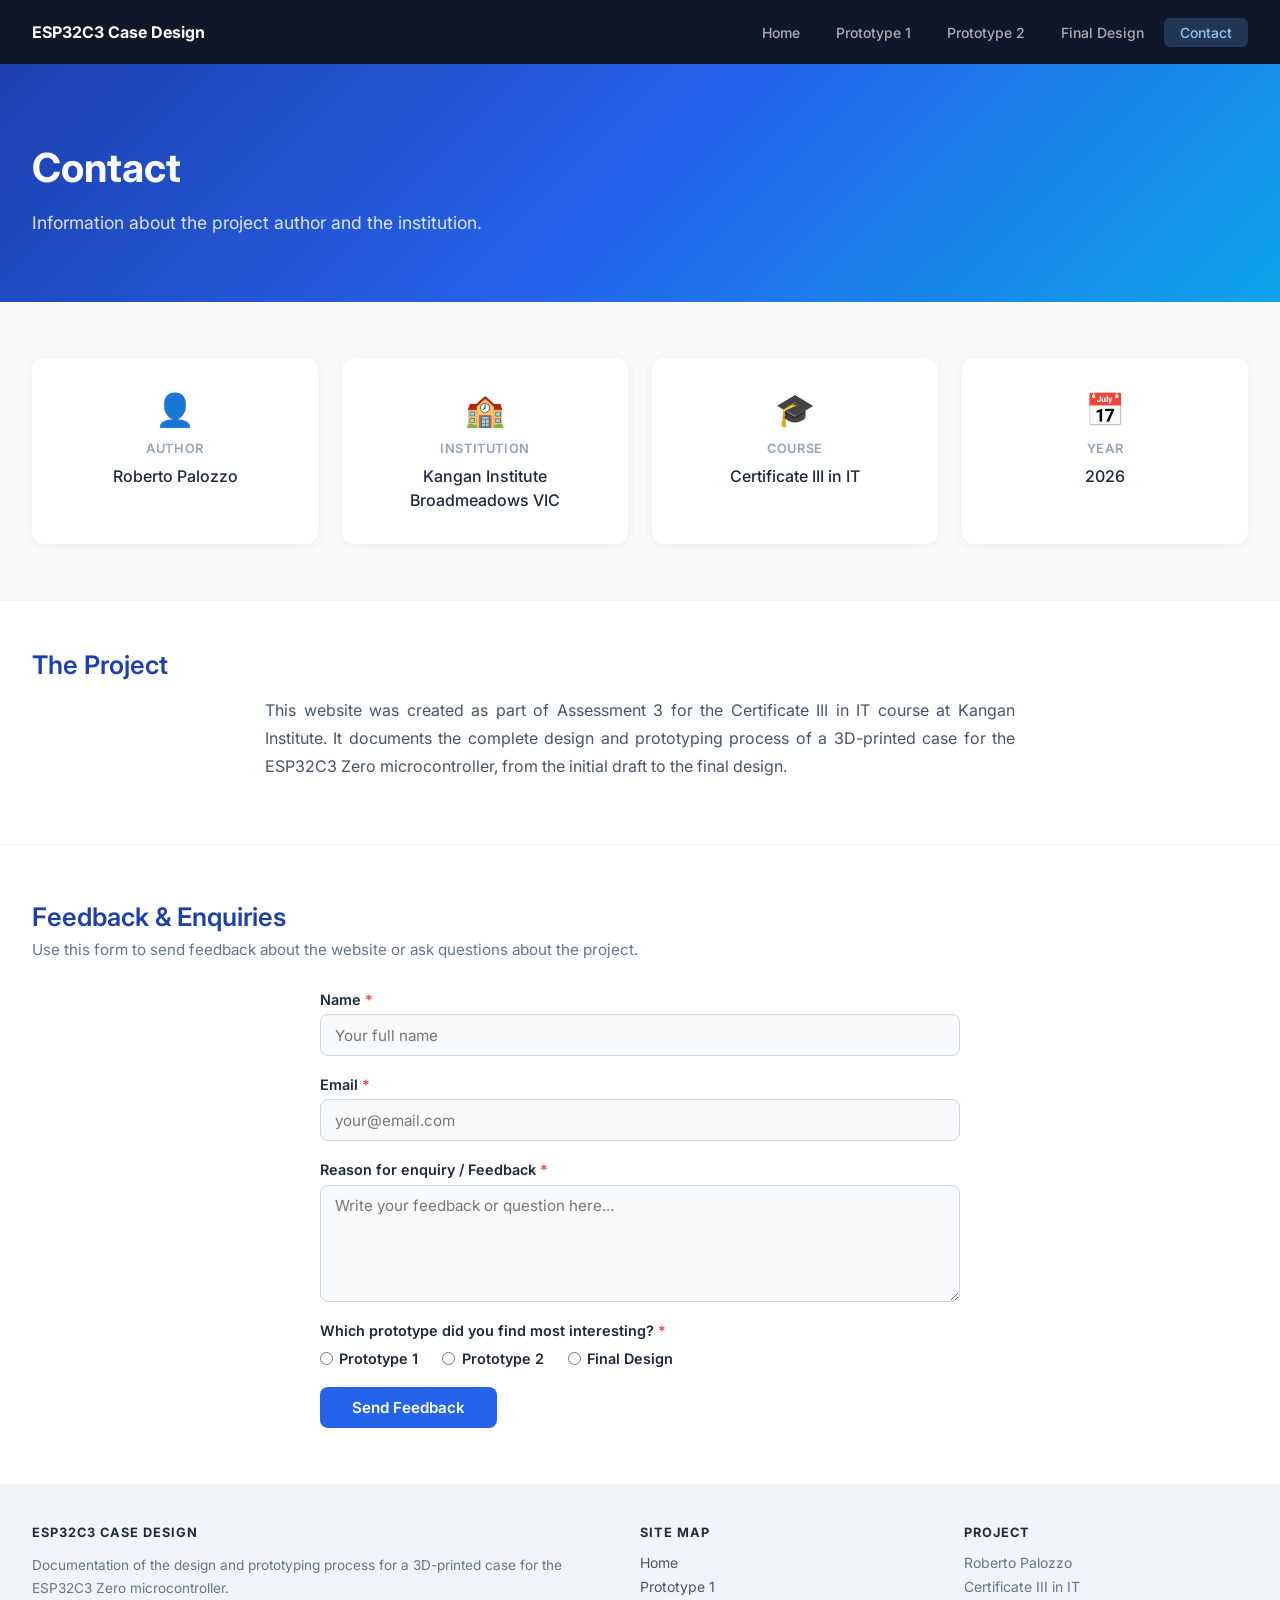
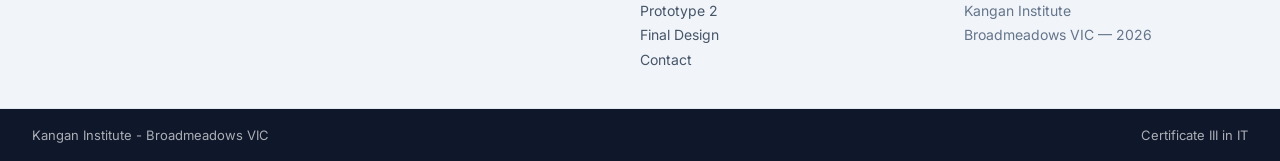
==== contact.html @ f02231b0 "Translate all site content from Italian to English Co-Authored-By: Claude Sonnet 4.6 <noreply@anthro" ====
<!DOCTYPE html>
<html lang="en">

    <head>
        <!-- Head: technical information, not visible in the browser -->
        <meta charset="UTF-8" />
        <meta name="viewport" content="width=device-width, initial-scale=1.0" />
        <title>Contact — ESP32C3 Case Design</title>
        <meta name="description" content="Contact information and details about the author of the ESP32C3 Case Design project — Kangan Institute, Certificate III in IT." />
        <meta name="robots" content="index, follow" />
        <link rel="stylesheet" href="style.css" />
    </head>

    <!-- Body: main visible area of the browser -->
    <body>

        <!-- Navbar: full width bar with logo and menu -->
        <nav class="navbar">

            <!-- Container: content centered at 1280px -->
            <div class="container">

                <!-- Brand name -->
                <a href="index.html" class="nav-brand">ESP32C3 Case Design</a>

                <!-- Navigation menu -->
                <ul class="nav-links">
                    <li><a href="index.html">Home</a></li>
                    <li><a href="prototype1.html">Prototype 1</a></li>
                    <li><a href="prototype2.html">Prototype 2</a></li>
                    <li><a href="final.html">Final Design</a></li>
                    <li><a href="contact.html" class="active">Contact</a></li>
                </ul>

            </div>
        </nav>

        <!-- Main: central window, max 1280px, centered on the screen -->
        <main>

            <div class="site-wrapper">

                <!-- Hero section -->
                <section class="hero">
                    <div class="container">

                        <!-- Page title -->
                        <h1>Contact</h1>

                        <!-- Short description -->
                        <p>Information about the project author and the institution.</p>

                    </div>
                </section>

                <!-- Contact section -->
                <section class="contact-section">
                    <div class="container">

                        <div class="contact-grid">

                            <!-- Author card -->
                            <div class="contact-card">
                                <div class="contact-card-icon">&#128100;</div>
                                <h3>Author</h3>
                                <p>Roberto Palozzo</p>
                            </div>

                            <!-- School card -->
                            <div class="contact-card">
                                <div class="contact-card-icon">&#127979;</div>
                                <h3>Institution</h3>
                                <p>Kangan Institute<br/>Broadmeadows VIC</p>
                            </div>

                            <!-- Course card -->
                            <div class="contact-card">
                                <div class="contact-card-icon">&#127891;</div>
                                <h3>Course</h3>
                                <p>Certificate III in IT</p>
                            </div>

                            <!-- Year card -->
                            <div class="contact-card">
                                <div class="contact-card-icon">&#128197;</div>
                                <h3>Year</h3>
                                <p>2026</p>
                            </div>

                        </div>

                    </div>
                </section>

                <!-- Project info section -->
                <section class="proto-section">
                    <div class="container">

                        <h2>The Project</h2>

                        <p>This website was created as part of Assessment 3 for the Certificate III in IT course at Kangan Institute. It documents the complete design and prototyping process of a 3D-printed case for the ESP32C3 Zero microcontroller, from the initial draft to the final design.</p>

                    </div>
                </section>

                <!-- Feedback form section -->
                <section class="form-section">
                    <div class="container">

                        <h2>Feedback &amp; Enquiries</h2>
                        <p class="form-intro">Use this form to send feedback about the website or ask questions about the project.</p>

                        <form class="feedback-form" action="#" method="post">

                            <!-- Name -->
                            <div class="form-group">
                                <label for="name">Name <span class="required">*</span></label>
                                <input type="text" id="name" name="name" placeholder="Your full name" required />
                            </div>

                            <!-- Email -->
                            <div class="form-group">
                                <label for="email">Email <span class="required">*</span></label>
                                <input type="email" id="email" name="email" placeholder="your@email.com" required />
                            </div>

                            <!-- Reason for enquiry -->
                            <div class="form-group">
                                <label for="message">Reason for enquiry / Feedback <span class="required">*</span></label>
                                <textarea id="message" name="message" rows="5" placeholder="Write your feedback or question here..." required></textarea>
                            </div>

                            <!-- Prototype preference -->
                            <div class="form-group">
                                <label>Which prototype did you find most interesting? <span class="required">*</span></label>
                                <div class="radio-group">
                                    <label class="radio-label">
                                        <input type="radio" name="prototype" value="prototype1" required />
                                        Prototype 1
                                    </label>
                                    <label class="radio-label">
                                        <input type="radio" name="prototype" value="prototype2" />
                                        Prototype 2
                                    </label>
                                    <label class="radio-label">
                                        <input type="radio" name="prototype" value="final" />
                                        Final Design
                                    </label>
                                </div>
                            </div>

                            <!-- Submit -->
                            <div class="form-group">
                                <button type="submit" class="form-submit">Send Feedback</button>
                            </div>

                        </form>

                    </div>
                </section>

            </div>

        </main>

        <!-- Footer -->
        <footer class="footer">

            <!-- Site map -->
            <div class="footer-sitemap">
                <div class="container">
                    <div class="sitemap-grid">

                        <div class="sitemap-col">
                            <span class="sitemap-heading">ESP32C3 Case Design</span>
                            <p class="sitemap-desc">Documentation of the design and prototyping process for a 3D-printed case for the ESP32C3 Zero microcontroller.</p>
                        </div>

                        <div class="sitemap-col">
                            <span class="sitemap-heading">Site Map</span>
                            <ul class="sitemap-links">
                                <li><a href="index.html">Home</a></li>
                                <li><a href="prototype1.html">Prototype 1</a></li>
                                <li><a href="prototype2.html">Prototype 2</a></li>
                                <li><a href="final.html">Final Design</a></li>
                                <li><a href="contact.html">Contact</a></li>
                            </ul>
                        </div>

                        <div class="sitemap-col">
                            <span class="sitemap-heading">Project</span>
                            <ul class="sitemap-links">
                                <li>Roberto Palozzo</li>
                                <li>Certificate III in IT</li>
                                <li>Kangan Institute</li>
                                <li>Broadmeadows VIC — 2026</li>
                            </ul>
                        </div>

                    </div>
                </div>
            </div>

            <!-- Bottom bar -->
            <div class="footer-bar">
                <div class="container">
                    <span class="footer-left">Kangan Institute - Broadmeadows VIC</span>
                    <span class="footer-right">Certificate III in IT</span>
                </div>
            </div>

        </footer>

    </body>

</html>
---- style.css ----
/* ================================
   ESP32C3 Case Design
   Autore: Il tuo nome
   Data: 2026
   ================================ */

@import url('https://fonts.googleapis.com/css2?family=Inter:opsz,wght@14..32,300;14..32,400;14..32,500;14..32,600;14..32,700&display=swap');

/* ── RESET ── */
* {
  margin: 0;
  padding: 0;
  box-sizing: border-box;
}

/* ── BODY ── */
body {
  min-height: 100vh;
  background-color: #eef2f7;
  padding-top: 64px;
  font-family: 'Inter', sans-serif;
}

/* ── NAVBAR ── */
.navbar {
  background-color: #0f172a;
  width: 100%;
  position: fixed;
  top: 0;
  left: 0;
  z-index: 1000;
}

.navbar .container {
  height: 64px;
  display: flex;
  align-items: center;
  justify-content: space-between;
}

.nav-brand {
  font-family: 'Inter', sans-serif;
  font-weight: 700;
  font-size: 16px;
  color: white;
  text-decoration: none;
}

/* ── MENU ── */
.nav-links {
  display: flex;
  gap: 4px;
  list-style: none;
}

.nav-links a {
  color: rgba(255, 255, 255, 0.65);
  text-decoration: none;
  padding: 6px 16px;
  border-radius: 6px;
  font-family: 'Inter', sans-serif;
  font-weight: 500;
  font-size: 14px;
}

/* ── MENU ACTIVE AND HOVER ── */
.nav-links a.active,
.nav-links a:hover {
  background: rgba(99, 179, 237, 0.2);
  color: #93c5fd;
}

/* ── MAIN ── */
main {
  background-color: #ffffff;
  min-height: calc(100vh - 64px);
  max-width: 1280px;
  margin: 0 auto;
  box-shadow: 0 4px 24px rgba(0, 0, 0, 0.08);
}

/* ── SITE WRAPPER ── */
.site-wrapper {
  padding: 0;
}

/* ── CONTAINER ── */
.container {
  max-width: 1280px;
  margin: 0 auto;
  padding: 0 32px;
}

/* ── HERO SECTION ── */
.hero {
  background: linear-gradient(135deg, #1e40af 0%, #2563eb 50%, #0ea5e9 100%);
  padding: 5rem 0 4rem;
}

/* Hero title */
.hero h1 {
  font-family: 'Inter', sans-serif;
  font-size: 2.5rem;
  font-weight: 700;
  color: white;
  margin-bottom: 1rem;
  line-height: 1.2;
}

/* Hero description */
.hero p {
  font-family: 'Inter', sans-serif;
  font-size: 1.1rem;
  color: rgba(255, 255, 255, 0.85);
  max-width: 600px;
  line-height: 1.7;
}

/* ── PRODUCT IMAGE SECTION ── */
.product-image {
  padding: 3rem 0 2rem;
  background-color: #f8fafc;
  text-align: center;
}

.board-figure {
  display: inline-block;
}

.board-figure img {
  max-width: 360px;
  width: 100%;
  border-radius: 12px;
  box-shadow: 0 8px 24px rgba(0, 0, 0, 0.12);
}

.board-figure figcaption {
  margin-top: 0.75rem;
  font-size: 0.8rem;
  color: #94a3b8;
}

.board-figure figcaption a {
  color: #2563eb;
  text-decoration: none;
}

/* ── PURPOSE SECTION ── */
.purpose {
  padding: 3rem 0;
  background-color: #ffffff;
}

/* Purpose title */
.purpose h2 {
  font-family: 'Inter', sans-serif;
  font-size: 1.8rem;
  font-weight: 600;
  color: #1e40af;
  margin-bottom: 1rem;
  text-align: center;
}

/* Purpose paragraphs */
.purpose p {
  font-family: 'Inter', sans-serif;
  font-size: 1rem;
  color: #475569;
  max-width: 750px;
  line-height: 1.75;
  margin: 0 auto 1rem;
  text-align: justify;
}

/* ── PROTOTYPE SECTIONS ── */
.proto-section {
  padding: 3rem 0;
  background-color: #ffffff;
  border-bottom: 1px solid #f1f5f9;
}

.proto-section h2 {
  font-size: 1.6rem;
  font-weight: 600;
  color: #1e40af;
  margin-bottom: 1rem;
}

.proto-section p {
  font-size: 1rem;
  color: #475569;
  max-width: 750px;
  line-height: 1.75;
  margin: 0 auto 1rem;
  text-align: justify;
}

/* ── ISSUES LIST ── */
.proto-issues h2 {
  text-align: left;
}

.issues-list {
  list-style: none;
  max-width: 750px;
  margin: 0 auto;
}

.issues-list li {
  font-size: 1rem;
  color: #475569;
  line-height: 1.7;
  padding: 0.6rem 0 0.6rem 1.5rem;
  border-bottom: 1px solid #f1f5f9;
  position: relative;
}

.issues-list li::before {
  content: '!';
  position: absolute;
  left: 0;
  color: #ef4444;
  font-weight: 700;
}

/* ── PHOTO GRID ── */
.proto-photos {
  padding: 3rem 0;
  background-color: #f8fafc;
  border-bottom: 1px solid #f1f5f9;
}

.proto-photos h2 {
  font-size: 1.6rem;
  font-weight: 600;
  color: #1e40af;
  margin-bottom: 1.5rem;
}

.photo-grid {
  display: grid;
  grid-template-columns: repeat(4, 1fr);
  gap: 1.5rem;
}

.photo-item {
  text-align: center;
}

.photo-item img {
  width: 100%;
  border-radius: 10px;
  box-shadow: 0 4px 12px rgba(0, 0, 0, 0.1);
}

.photo-placeholder {
  width: 100%;
  aspect-ratio: 4 / 3;
  background-color: #e2e8f0;
  border-radius: 10px;
  display: flex;
  align-items: center;
  justify-content: center;
  font-size: 0.9rem;
  color: #94a3b8;
  text-align: center;
  line-height: 1.5;
}

.photo-item figcaption {
  margin-top: 0.5rem;
  font-size: 0.82rem;
  color: #94a3b8;
}

/* ── PROTOTYPE NAV ── */
.proto-nav {
  padding: 1.5rem 0;
  background-color: #ffffff;
}

.proto-nav .container {
  display: flex;
  justify-content: space-between;
  align-items: center;
}

.proto-nav-prev,
.proto-nav-next {
  font-size: 0.9rem;
  font-weight: 500;
  color: #2563eb;
  text-decoration: none;
}

.proto-nav-prev:hover,
.proto-nav-next:hover {
  text-decoration: underline;
}

/* ── PROS LIST ── */
.pros-list {
  list-style: none;
  max-width: 750px;
  margin: 0 auto;
}

.pros-list li {
  font-size: 1rem;
  color: #475569;
  line-height: 1.7;
  padding: 0.6rem 0 0.6rem 1.5rem;
  border-bottom: 1px solid #f1f5f9;
  position: relative;
}

.pros-list li::before {
  content: '✓';
  position: absolute;
  left: 0;
  color: #16a34a;
  font-weight: 700;
}

/* ── COMPARISON TABLE ── */
.table-wrapper {
  overflow-x: auto;
  margin-top: 0.5rem;
}

.comparison-table {
  width: 100%;
  border-collapse: collapse;
  font-size: 0.9rem;
}

.comparison-table thead tr {
  background-color: #1e40af;
  color: #ffffff;
}

.comparison-table th {
  padding: 0.85rem 1rem;
  text-align: left;
  font-weight: 600;
}

.comparison-table td {
  padding: 0.8rem 1rem;
  color: #475569;
  border-bottom: 1px solid #e2e8f0;
  vertical-align: top;
}

.comparison-table tbody tr:nth-child(even) {
  background-color: #f8fafc;
}

.comparison-table tbody tr:hover {
  background-color: #eff6ff;
}

.comparison-table td:first-child {
  font-weight: 600;
  color: #1e293b;
  white-space: nowrap;
}

/* ── FEATURES LIST ── */
.features-list {
  list-style: none;
  max-width: 750px;
  margin: 0 auto;
}

.features-list li {
  display: flex;
  flex-direction: column;
  padding: 0.9rem 0 0.9rem 1.5rem;
  border-bottom: 1px solid #f1f5f9;
  position: relative;
}

.features-list li::before {
  content: '✓';
  position: absolute;
  left: 0;
  color: #2563eb;
  font-weight: 700;
}

.feature-title {
  font-weight: 600;
  color: #1e293b;
  font-size: 0.95rem;
  margin-bottom: 0.2rem;
}

.feature-desc {
  font-size: 0.9rem;
  color: #64748b;
  line-height: 1.6;
}

/* ── CONTACT SECTION ── */
.contact-section {
  padding: 3.5rem 0;
  background-color: #f8fafc;
  border-bottom: 1px solid #f1f5f9;
}

.contact-grid {
  display: grid;
  grid-template-columns: repeat(4, 1fr);
  gap: 1.5rem;
}

.contact-card {
  background-color: #ffffff;
  border-radius: 12px;
  padding: 2rem 1.5rem;
  text-align: center;
  box-shadow: 0 2px 12px rgba(0, 0, 0, 0.06);
}

.contact-card-icon {
  font-size: 2rem;
  margin-bottom: 0.75rem;
}

.contact-card h3 {
  font-size: 0.8rem;
  font-weight: 600;
  text-transform: uppercase;
  letter-spacing: 0.05em;
  color: #94a3b8;
  margin-bottom: 0.5rem;
}

.contact-card p {
  font-size: 1rem;
  color: #1e293b;
  font-weight: 500;
  line-height: 1.5;
}

/* ── FEEDBACK FORM ── */
.form-section {
  padding: 3.5rem 0;
  background-color: #ffffff;
  border-bottom: 1px solid #f1f5f9;
}

.form-section h2 {
  font-size: 1.6rem;
  font-weight: 600;
  color: #1e40af;
  margin-bottom: 0.5rem;
}

.form-intro {
  font-size: 0.95rem;
  color: #64748b;
  margin-bottom: 2rem;
}

.feedback-form {
  max-width: 640px;
  margin: 0 auto;
  display: flex;
  flex-direction: column;
  gap: 1.25rem;
}

.form-group {
  display: flex;
  flex-direction: column;
  gap: 0.4rem;
}

.form-group label {
  font-size: 0.9rem;
  font-weight: 600;
  color: #1e293b;
}

.form-group input[type="text"],
.form-group input[type="email"],
.form-group textarea {
  padding: 0.65rem 0.9rem;
  border: 1.5px solid #cbd5e1;
  border-radius: 8px;
  font-size: 0.95rem;
  font-family: 'Inter', sans-serif;
  color: #1e293b;
  background-color: #f8fafc;
  transition: border-color 0.2s;
}

.form-group input:focus,
.form-group textarea:focus {
  outline: none;
  border-color: #2563eb;
  background-color: #ffffff;
}

.form-group textarea {
  resize: vertical;
}

.radio-group {
  display: flex;
  gap: 1.5rem;
  flex-wrap: wrap;
  margin-top: 0.25rem;
}

.radio-label {
  display: flex;
  align-items: center;
  gap: 0.4rem;
  font-size: 0.95rem;
  font-weight: 400;
  color: #475569;
  cursor: pointer;
}

.required {
  color: #ef4444;
}

.form-submit {
  align-self: flex-start;
  background-color: #2563eb;
  color: #ffffff;
  border: none;
  padding: 0.7rem 2rem;
  border-radius: 8px;
  font-size: 0.95rem;
  font-family: 'Inter', sans-serif;
  font-weight: 600;
  cursor: pointer;
  transition: background-color 0.2s;
}

.form-submit:hover {
  background-color: #1d4ed8;
}

/* ── FOOTER ── */
.footer {
  background-color: #0f172a;
  max-width: 1280px;
  margin: 0 auto;
}

.footer-sitemap {
  padding: 2.5rem 0;
  background-color: #f1f5f9;
  border-bottom: 1px solid #e2e8f0;
}

.sitemap-grid {
  display: grid;
  grid-template-columns: 2fr 1fr 1fr;
  gap: 2.5rem;
}

.sitemap-heading {
  display: block;
  font-size: 0.8rem;
  font-weight: 700;
  text-transform: uppercase;
  letter-spacing: 0.08em;
  color: #1e293b;
  margin-bottom: 0.85rem;
}

.sitemap-desc {
  font-size: 0.85rem;
  color: #64748b;
  line-height: 1.7;
}

.sitemap-links {
  list-style: none;
  display: flex;
  flex-direction: column;
  gap: 0.45rem;
}

.sitemap-links li {
  font-size: 0.875rem;
  color: #64748b;
}

.sitemap-links a {
  color: #475569;
  text-decoration: none;
  transition: color 0.2s;
}

.sitemap-links a:hover {
  color: #2563eb;
}

.footer-bar {
  padding: 0;
}

.footer-bar .container {
  height: 52px;
  display: flex;
  align-items: center;
  justify-content: space-between;
}

.footer-left,
.footer-right {
  font-family: 'Inter', sans-serif;
  font-size: 13px;
  color: rgba(255, 255, 255, 0.65);
}
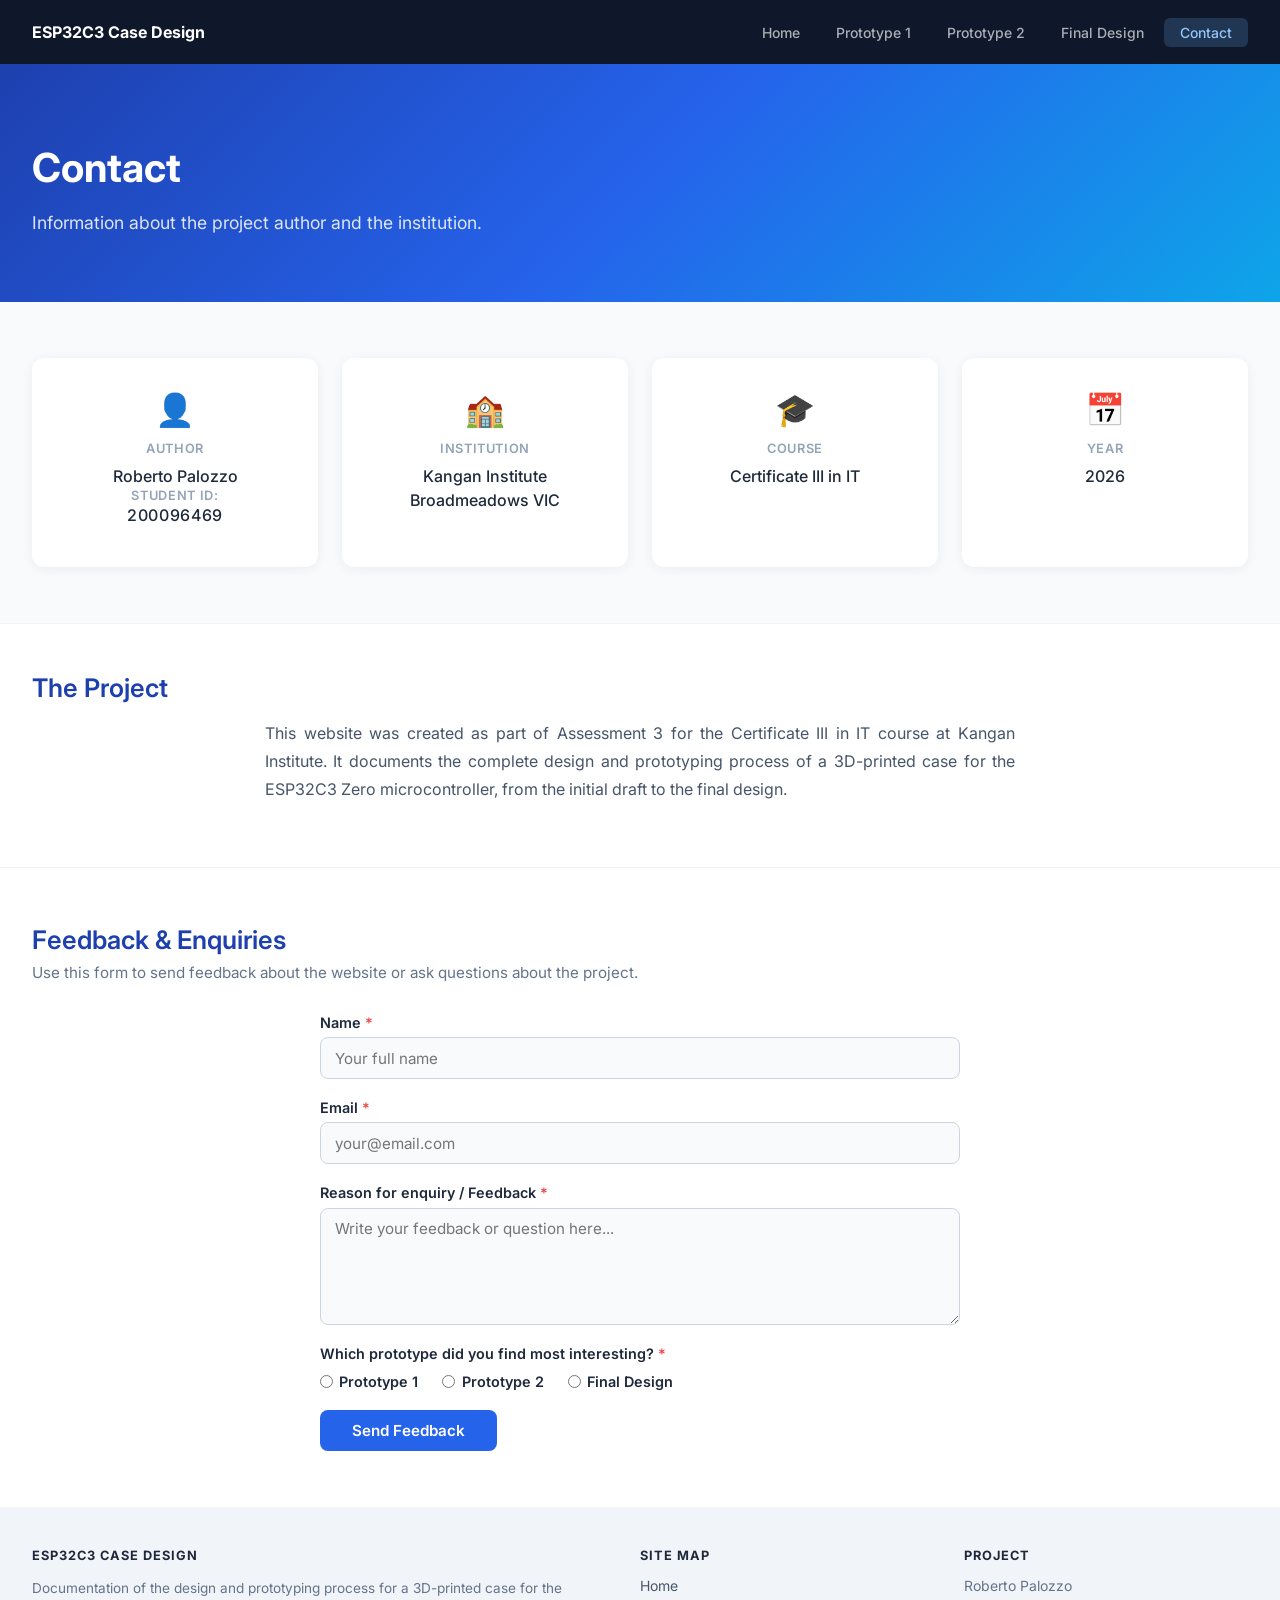
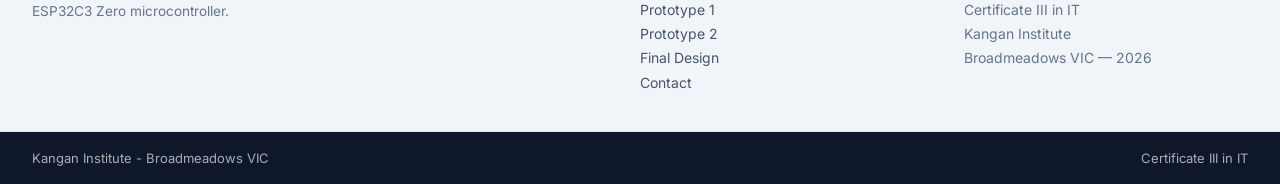
==== commit 83a04638: "Add student ID to contact card" ====
--- a/contact.html
+++ b/contact.html
@@ -64,6 +64,7 @@
                                 <div class="contact-card-icon">&#128100;</div>
                                 <h3>Author</h3>
                                 <p>Roberto Palozzo</p>
+                                <h3>Student Id:<br><p>200096469</p></h3>
                             </div>
 
                             <!-- School card -->
--- a/style.css
+++ b/style.css
@@ -239,40 +239,32 @@
 
 .photo-grid {
   display: grid;
-  grid-template-columns: repeat(4, 1fr);
-  gap: 1.5rem;
-}
-
-.photo-item {
-  text-align: center;
-}
-
-.photo-item img {
-  width: 100%;
+  grid-template-columns: repeat(auto-fit, minmax(220px, 1fr));
+  gap: 12px;
+}
+
+.photo-grid figure {
+  margin: 0;
   border-radius: 10px;
+  overflow: hidden;
+  border: 1px solid #ddd;
+  background: #f5f5f5;
   box-shadow: 0 4px 12px rgba(0, 0, 0, 0.1);
 }
 
-.photo-placeholder {
+.photo-grid img {
   width: 100%;
   aspect-ratio: 4 / 3;
-  background-color: #e2e8f0;
-  border-radius: 10px;
-  display: flex;
-  align-items: center;
-  justify-content: center;
-  font-size: 0.9rem;
+  object-fit: cover;
+  display: block;
+}
+
+.photo-grid figcaption {
+  padding: 6px 10px;
+  font-size: 0.82rem;
   color: #94a3b8;
   text-align: center;
-  line-height: 1.5;
-}
-
-.photo-item figcaption {
-  margin-top: 0.5rem;
-  font-size: 0.82rem;
-  color: #94a3b8;
-}
-
+}
 /* ── PROTOTYPE NAV ── */
 .proto-nav {
   padding: 1.5rem 0;
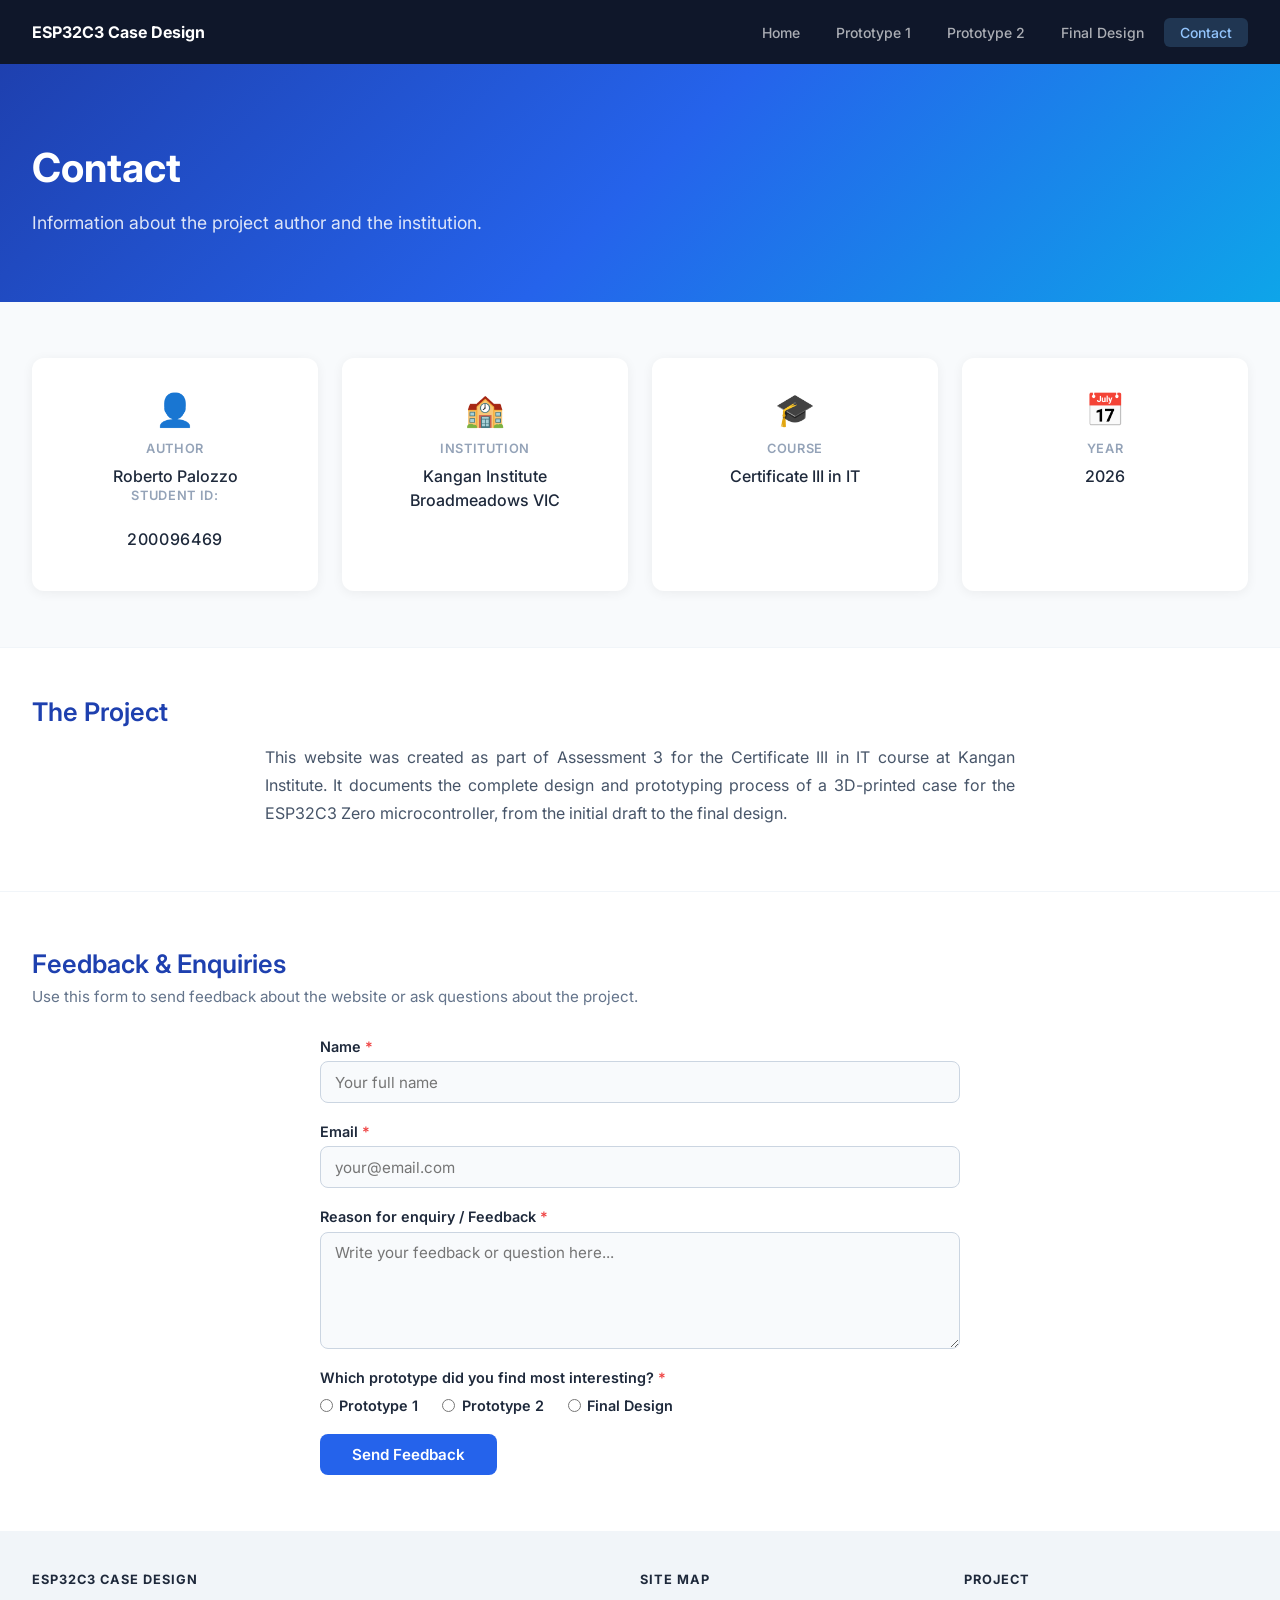
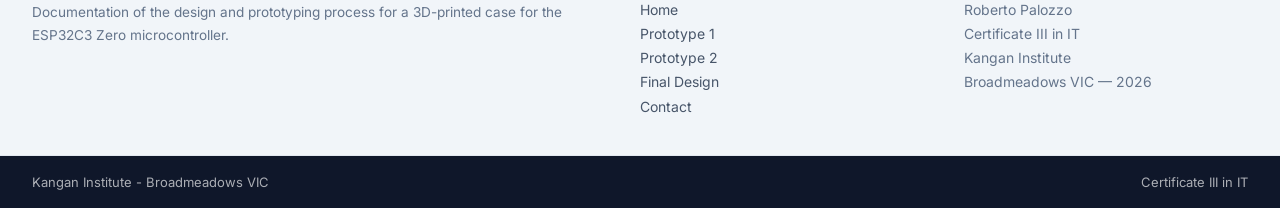
==== commit fbdc25c9: "Fix formatting of Student Id in contact.html" ====
--- a/contact.html
+++ b/contact.html
@@ -64,7 +64,7 @@
                                 <div class="contact-card-icon">&#128100;</div>
                                 <h3>Author</h3>
                                 <p>Roberto Palozzo</p>
-                                <h3>Student Id:<br><p>200096469</p></h3>
+                                <h3>Student Id:<br><p><br>200096469</p></h3>
                             </div>
 
                             <!-- School card -->
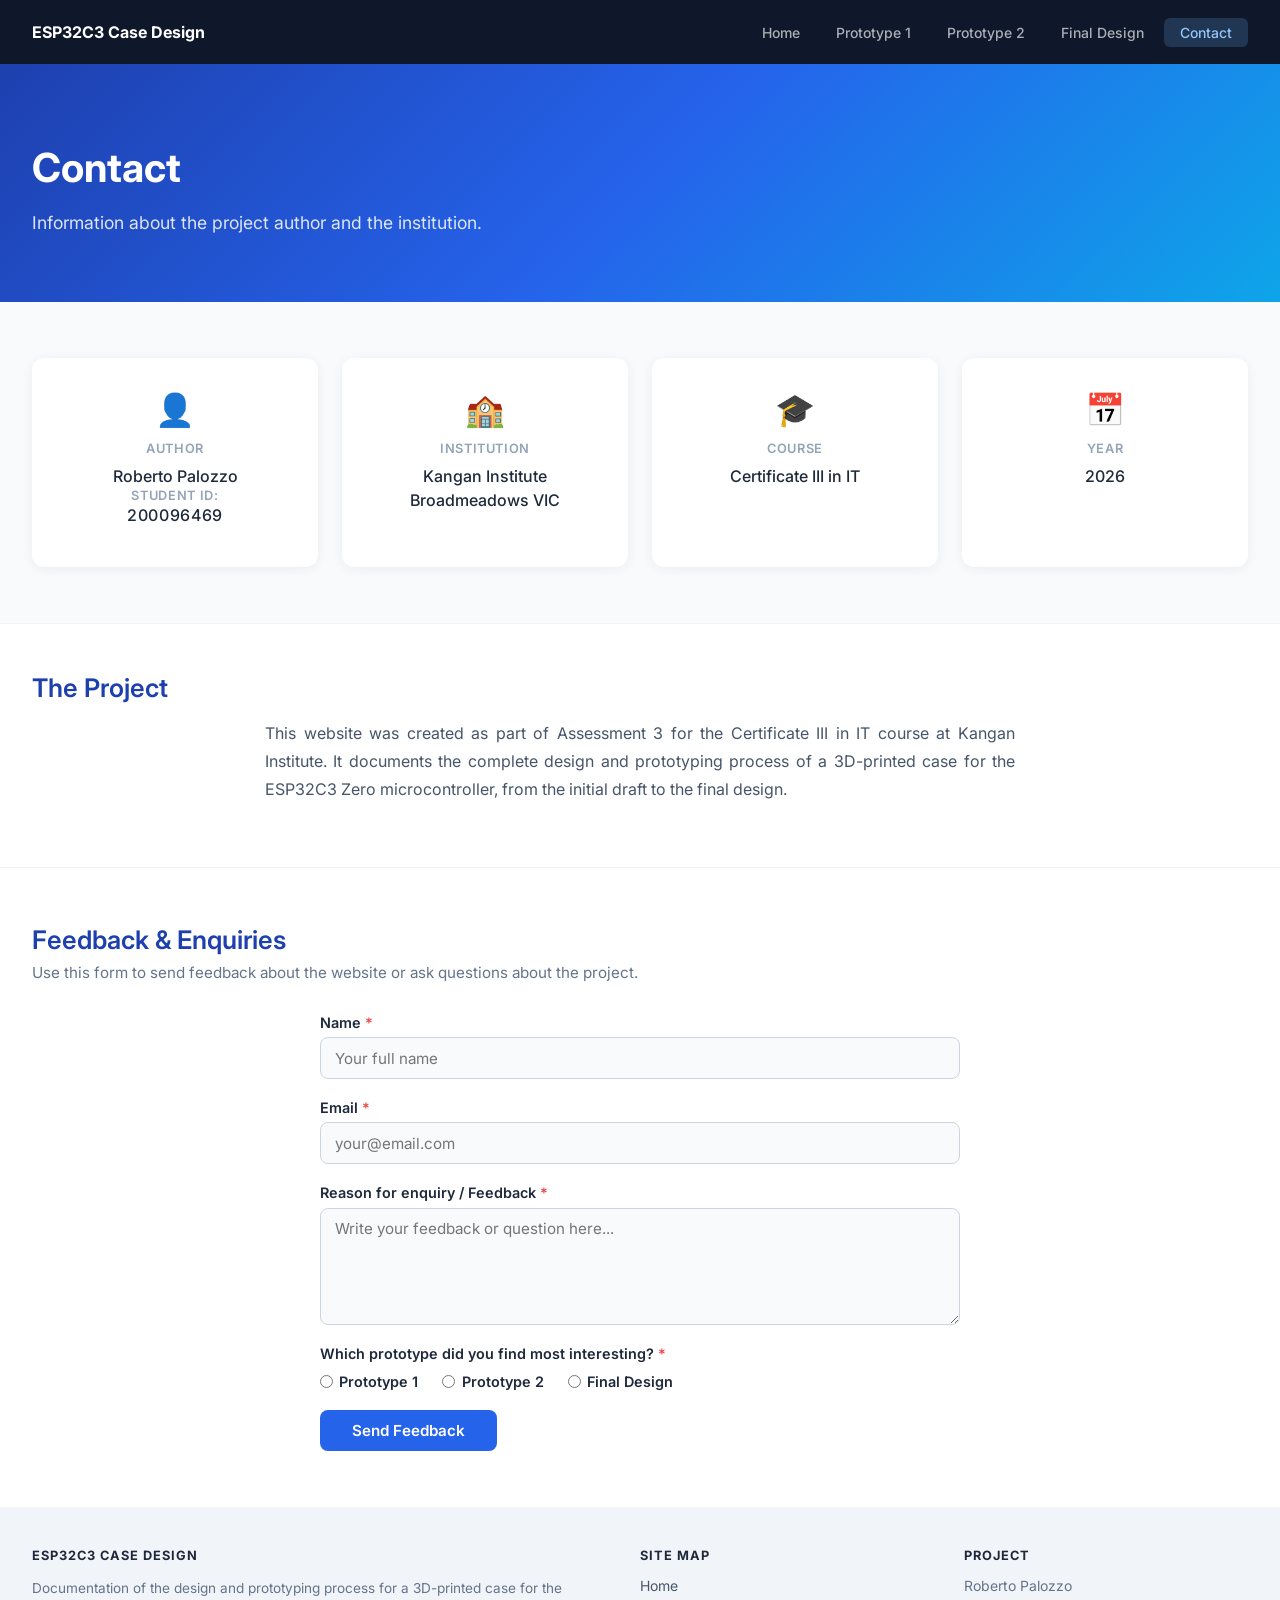
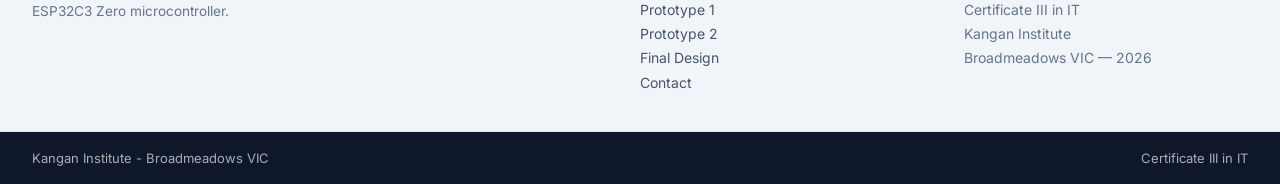
==== commit d0ac3a72: "Fix formatting of Student Id section in contact.html" ====
--- a/contact.html
+++ b/contact.html
@@ -64,7 +64,7 @@
                                 <div class="contact-card-icon">&#128100;</div>
                                 <h3>Author</h3>
                                 <p>Roberto Palozzo</p>
-                                <h3>Student Id:<br><p><br>200096469</p></h3>
+                                <h3>Student Id:<br><p>200096469</p></h3>
                             </div>
 
                             <!-- School card -->
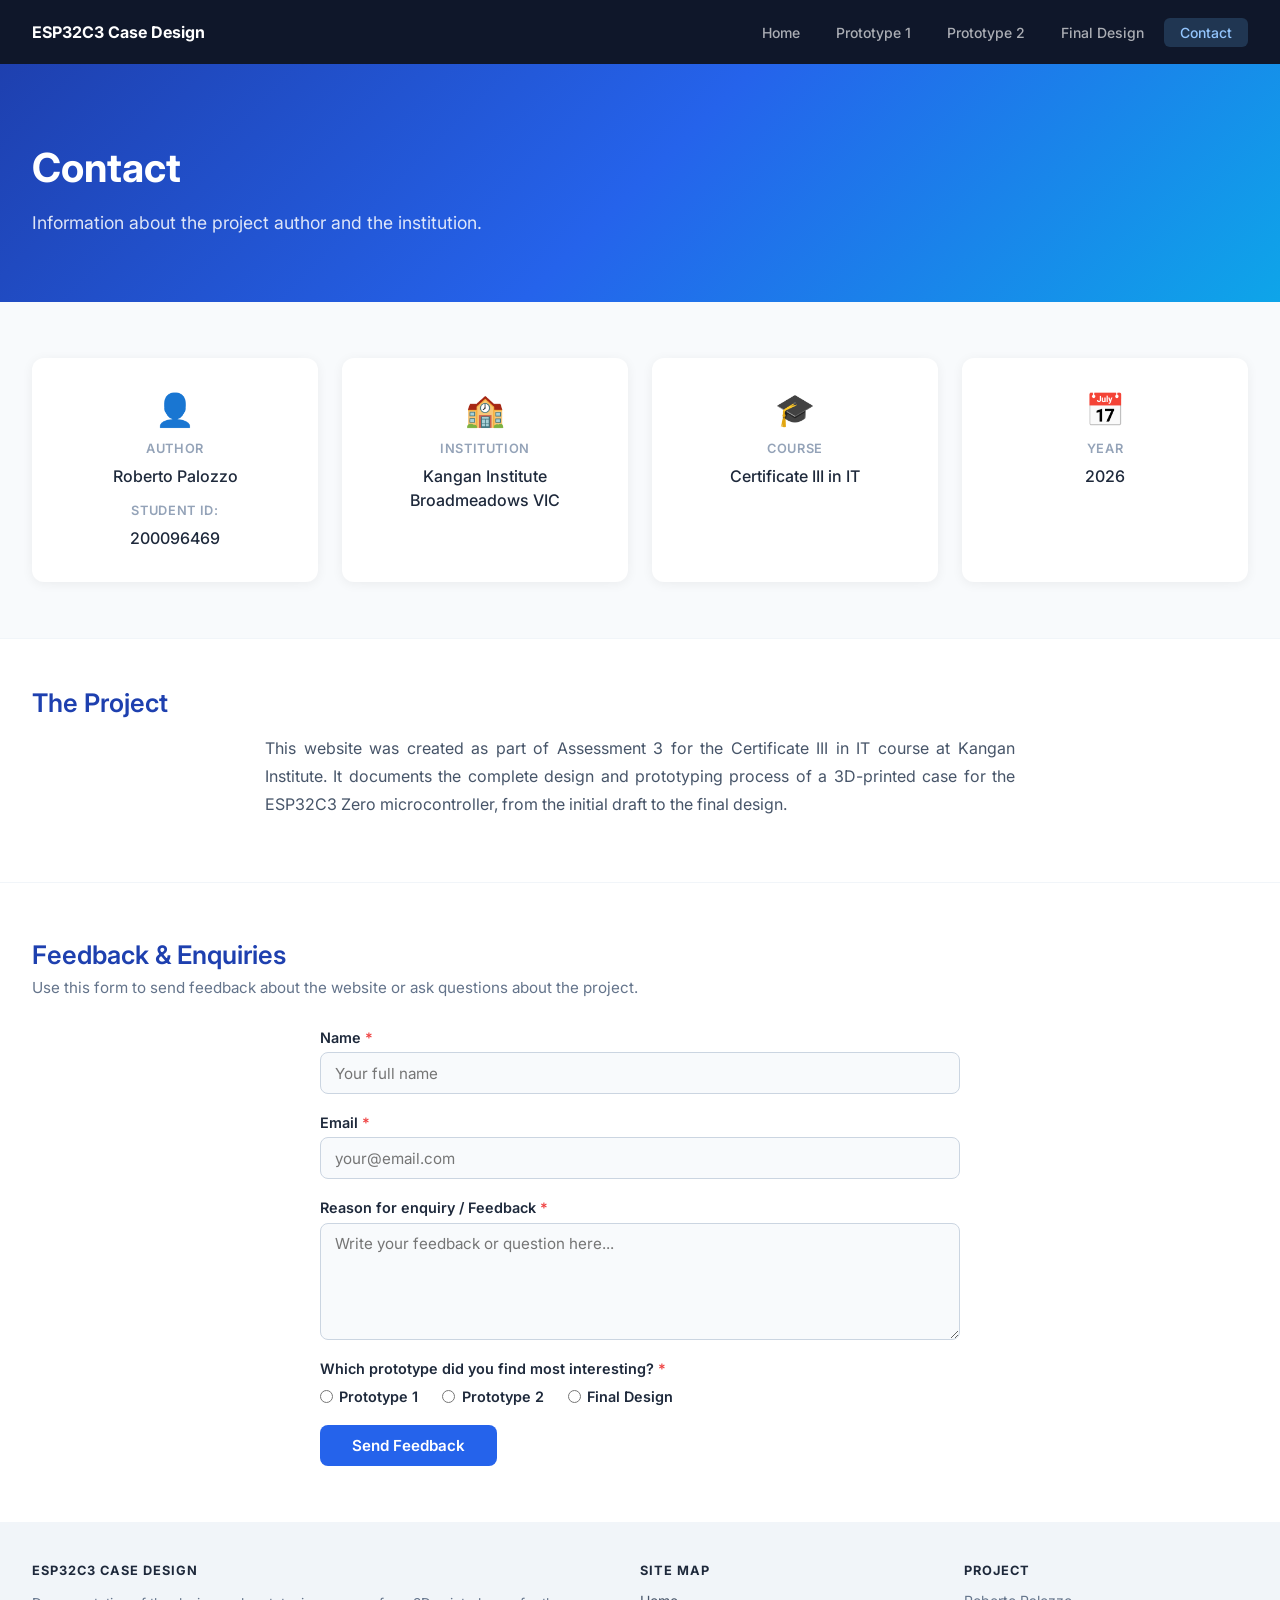
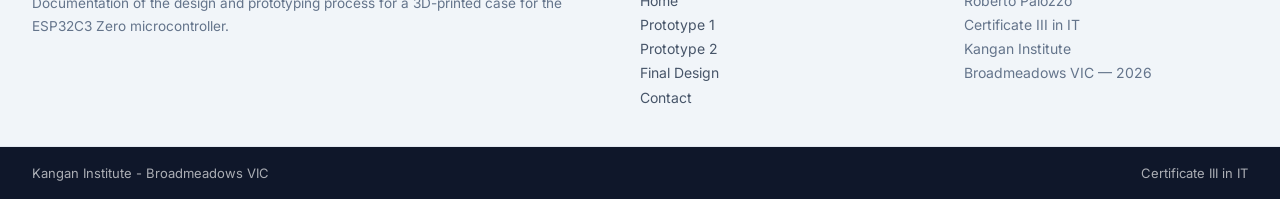
==== commit 84b2aff4: "Reorganize author information in contact.html" ====
--- a/contact.html
+++ b/contact.html
@@ -63,8 +63,9 @@
                             <div class="contact-card">
                                 <div class="contact-card-icon">&#128100;</div>
                                 <h3>Author</h3>
-                                <p>Roberto Palozzo</p>
-                                <h3>Student Id:<br><p>200096469</p></h3>
+                                <p style="margin-bottom: 15px;">Roberto Palozzo</p>
+                                <h3>Student Id:</h3>
+                                <p>200096469</p>
                             </div>
 
                             <!-- School card -->
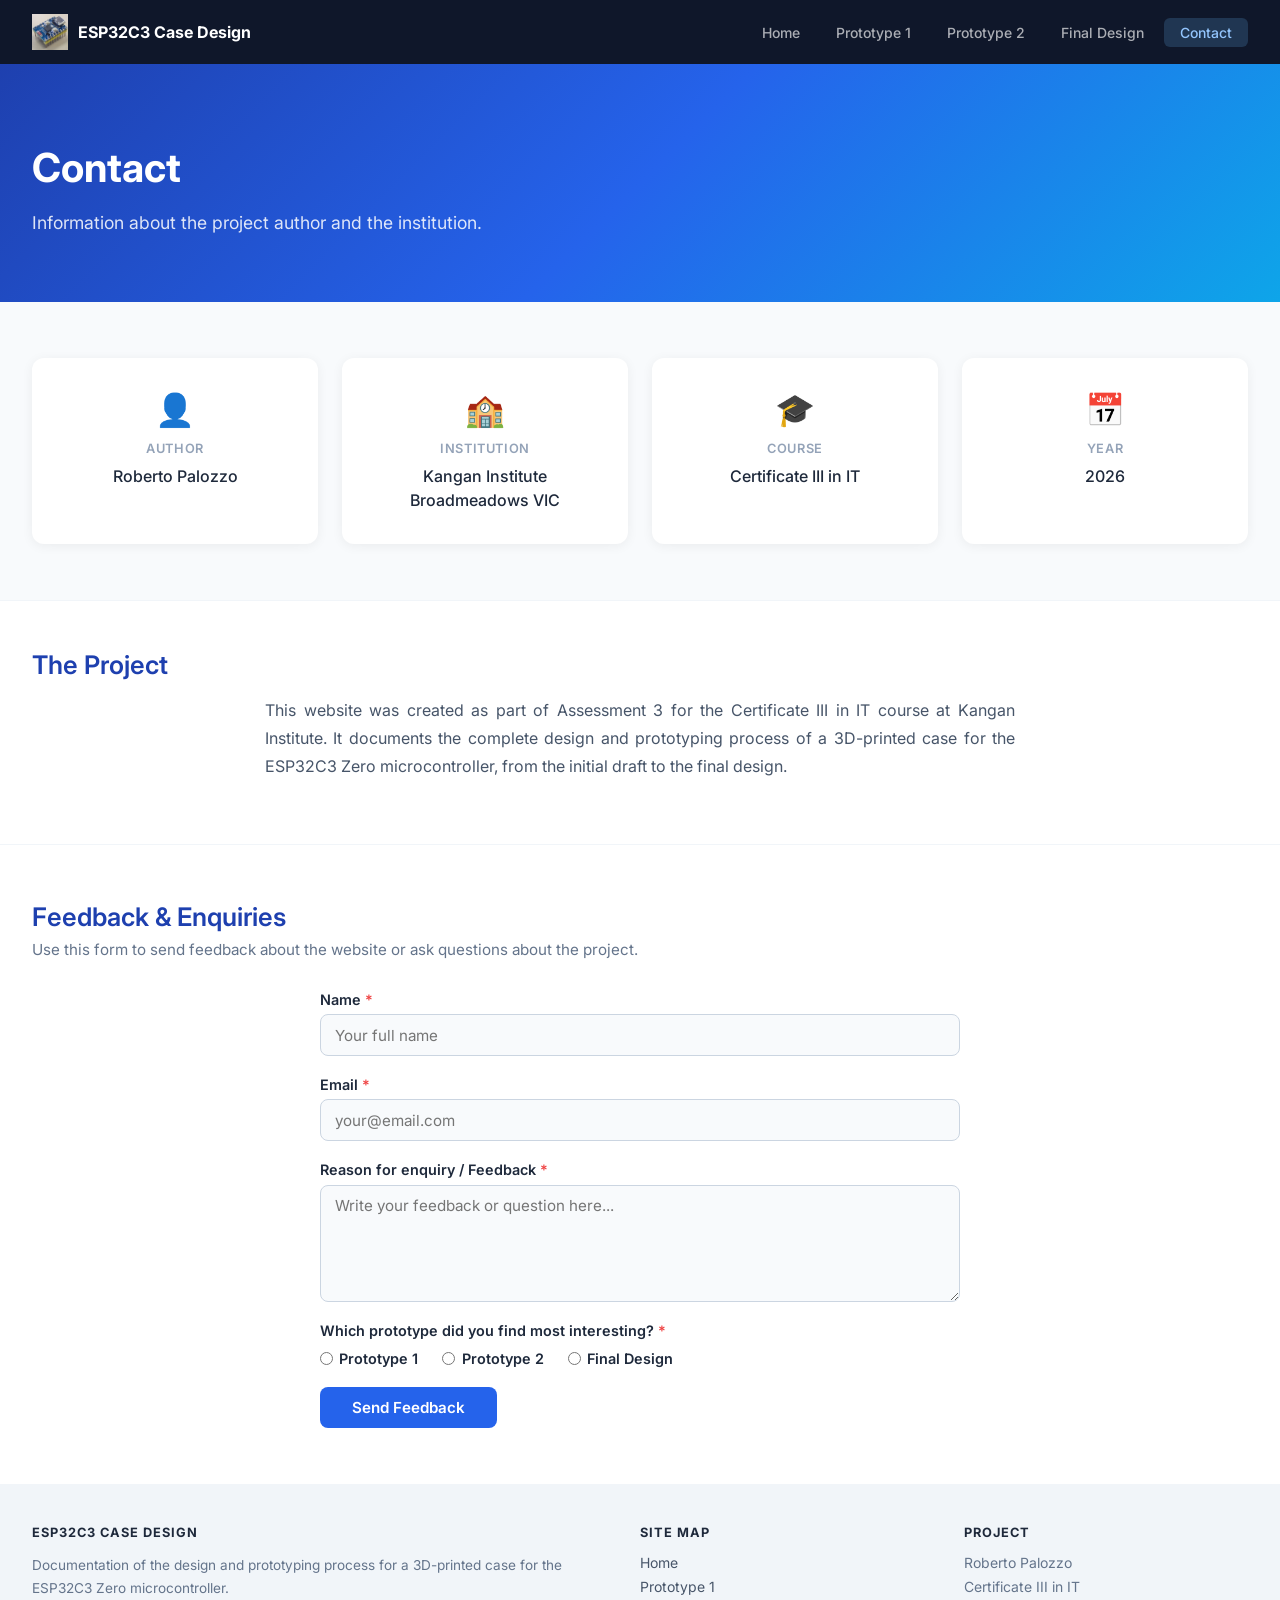
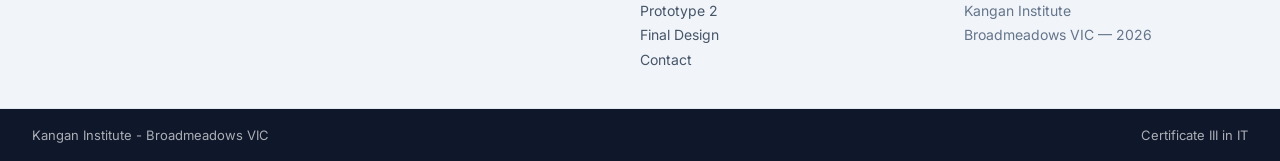
==== commit 993be4d5: "Aggiornamento foto e integrazioni e correzioni varie" ====
--- a/contact.html
+++ b/contact.html
@@ -21,7 +21,10 @@
             <div class="container">
 
                 <!-- Brand name -->
-                <a href="index.html" class="nav-brand">ESP32C3 Case Design</a>
+                <a href="index.html" class="nav-brand">
+                    <img src="images/ESP32 C3 Zero.png" alt="ESP32C3 Zero" class="nav-logo" />
+                    ESP32C3 Case Design
+                </a>
 
                 <!-- Navigation menu -->
                 <ul class="nav-links">
@@ -63,9 +66,7 @@
                             <div class="contact-card">
                                 <div class="contact-card-icon">&#128100;</div>
                                 <h3>Author</h3>
-                                <p style="margin-bottom: 15px;">Roberto Palozzo</p>
-                                <h3>Student Id:</h3>
-                                <p>200096469</p>
+                                <p>Roberto Palozzo</p>
                             </div>
 
                             <!-- School card -->
--- a/style.css
+++ b/style.css
@@ -39,11 +39,19 @@
 }
 
 .nav-brand {
+  display: flex;
+  align-items: center;
+  gap: 10px;
   font-family: 'Inter', sans-serif;
   font-weight: 700;
   font-size: 16px;
   color: white;
   text-decoration: none;
+}
+
+.nav-logo {
+  height: 36px;
+  width: auto;
 }
 
 /* ── MENU ── */
@@ -613,3 +621,70 @@
   font-size: 13px;
   color: rgba(255, 255, 255, 0.65);
 }
+
+/* ── LIGHTBOX ── */
+#lightbox {
+  display: none;
+  position: fixed;
+  inset: 0;
+  z-index: 2000;
+  background: rgba(0, 0, 0, 0.75);
+  align-items: center;
+  justify-content: center;
+  padding: 1.5rem;
+}
+
+#lightbox.active {
+  display: flex;
+}
+
+#lightbox figure {
+  position: relative;
+  display: inline-flex;
+  flex-direction: column;
+  align-items: stretch;
+  margin: 0;
+  background: #1e293b;
+  border-radius: 10px;
+  overflow: hidden;
+  box-shadow: 0 20px 60px rgba(0, 0, 0, 0.7);
+}
+
+#lightbox-img {
+  display: block;
+  max-width: 90vw;
+  max-height: 80vh;
+  object-fit: contain;
+}
+
+#lightbox-caption {
+  padding: 0.6rem 3rem 0.6rem 1rem;
+  color: rgba(255, 255, 255, 0.8);
+  font-family: 'Inter', sans-serif;
+  font-size: 0.9rem;
+  text-align: center;
+  background: #1e293b;
+}
+
+#lightbox-close {
+  position: absolute;
+  top: 0.5rem;
+  right: 0.5rem;
+  background: rgba(0, 0, 0, 0.45);
+  border: none;
+  color: #ffffff;
+  font-size: 1.4rem;
+  line-height: 1;
+  width: 2rem;
+  height: 2rem;
+  border-radius: 50%;
+  cursor: pointer;
+  display: flex;
+  align-items: center;
+  justify-content: center;
+  transition: background 0.2s;
+}
+
+#lightbox-close:hover {
+  background: rgba(0, 0, 0, 0.75);
+}
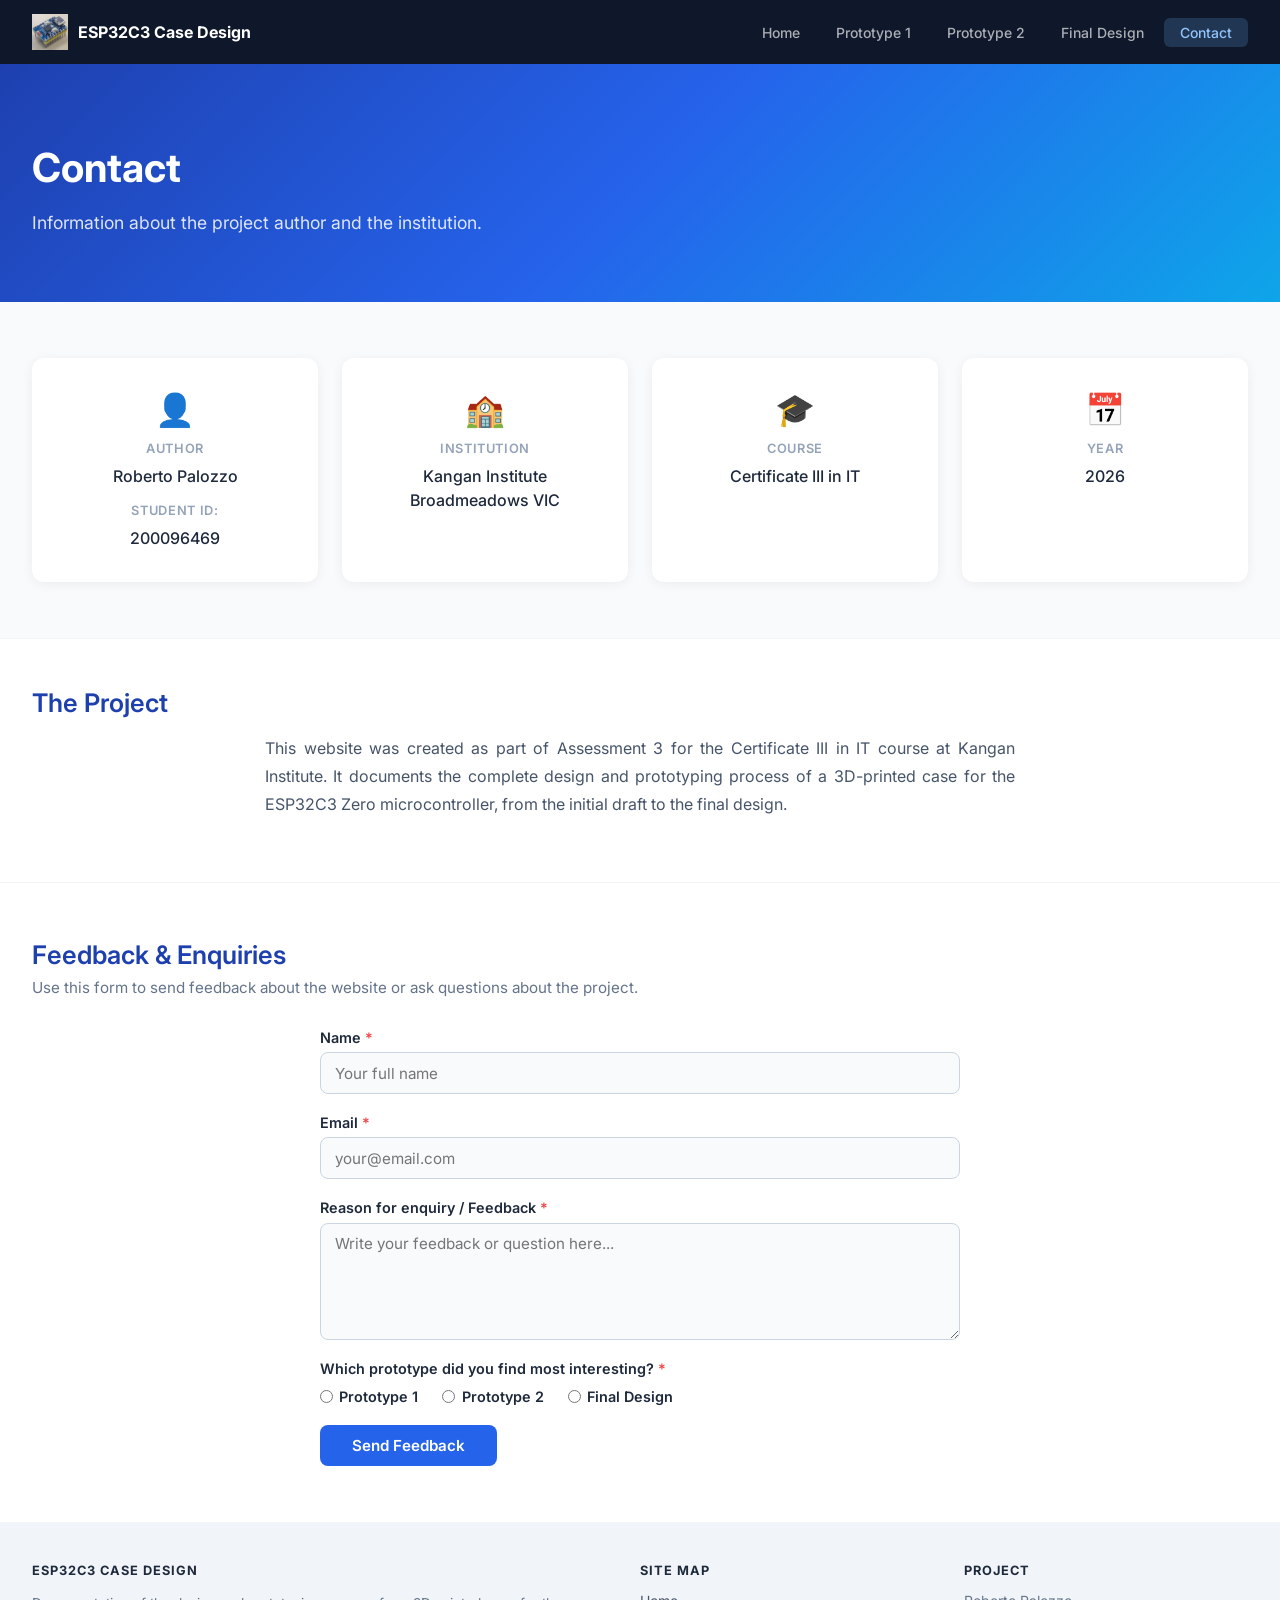
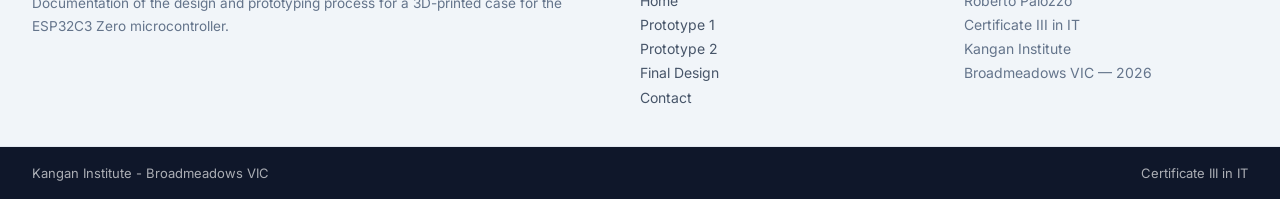
==== commit 0c6fc51b: "Merge branch 'main' of https://github.com/RobertoPalozzo/esp32c3-case-design" ====
--- a/contact.html
+++ b/contact.html
@@ -66,7 +66,9 @@
                             <div class="contact-card">
                                 <div class="contact-card-icon">&#128100;</div>
                                 <h3>Author</h3>
-                                <p>Roberto Palozzo</p>
+                                <p style="margin-bottom: 15px;">Roberto Palozzo</p>
+                                <h3>Student Id:</h3>
+                                <p>200096469</p>
                             </div>
 
                             <!-- School card -->
